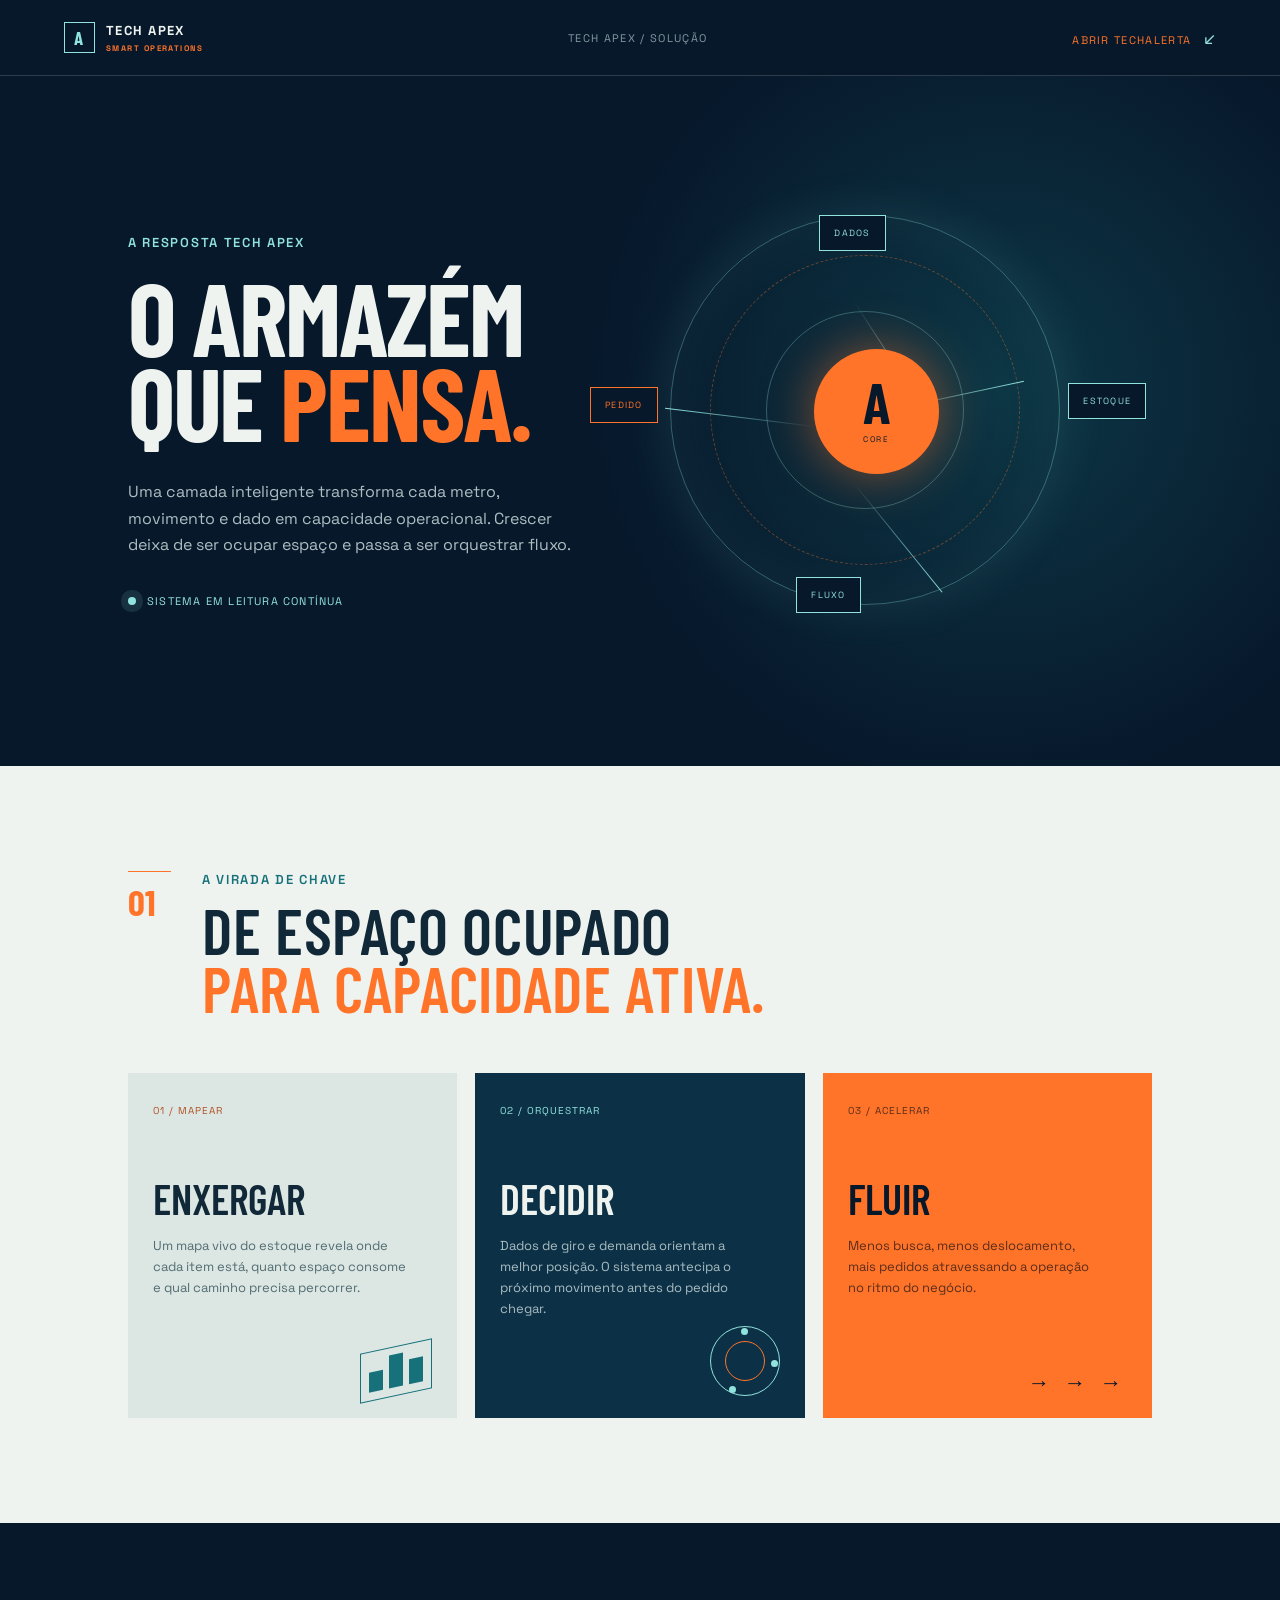
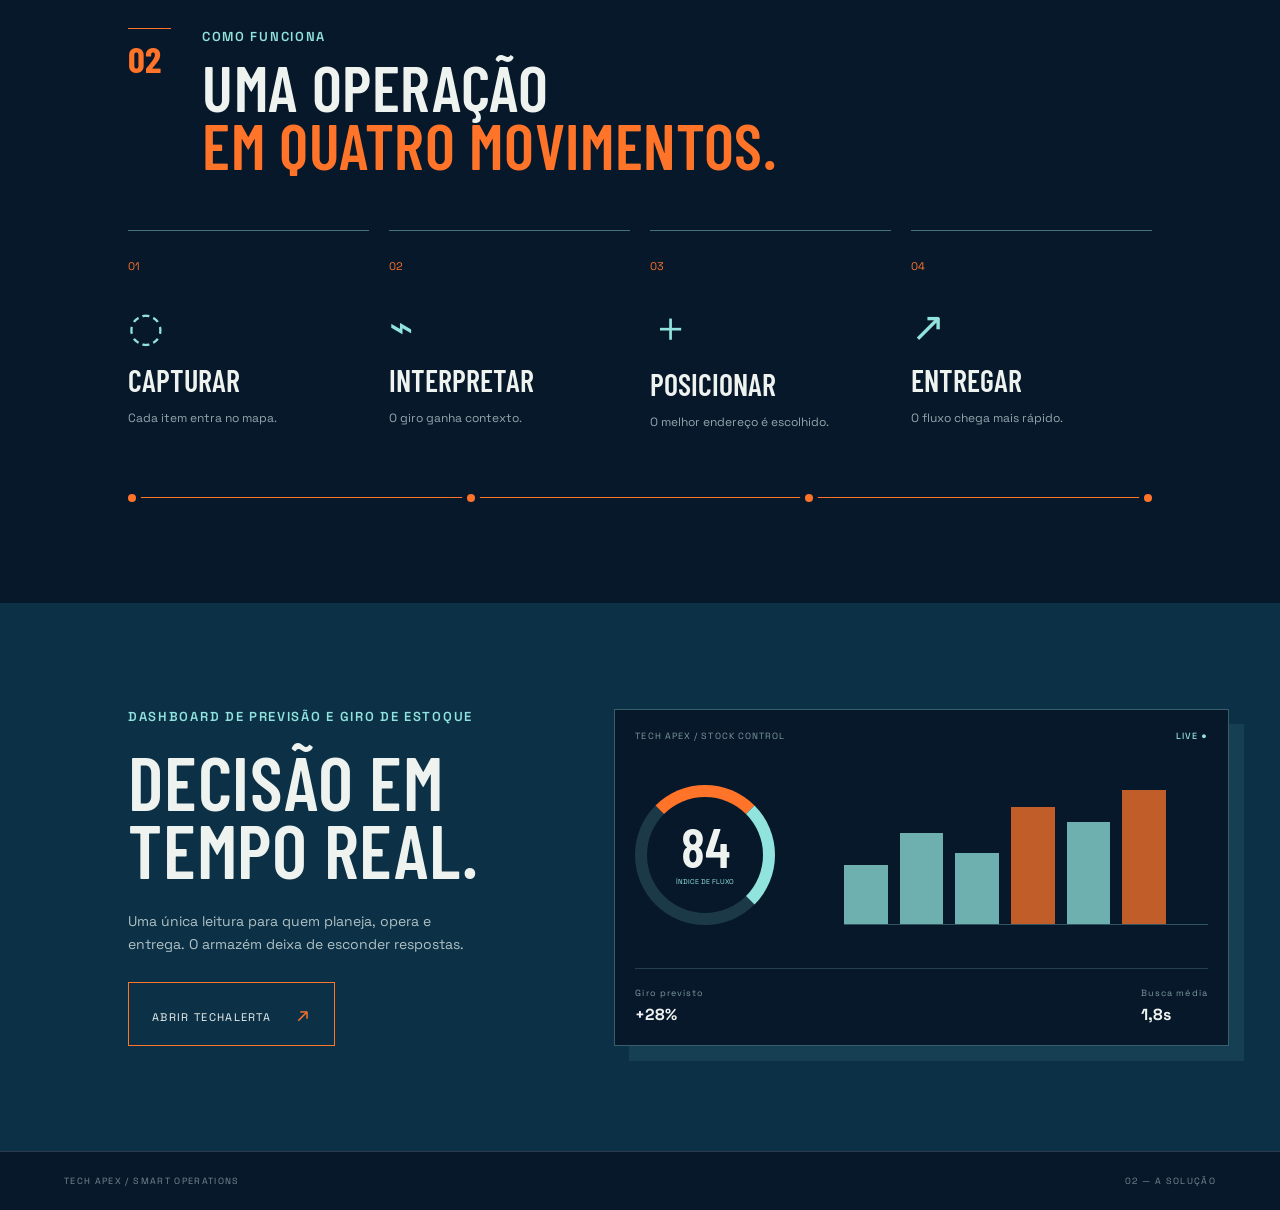
==== solucao/index2.html @ f2822f15 "Add files via upload" ====
<!doctype html>
<html lang="pt-BR">
<head>
  <meta charset="utf-8">
  <meta name="viewport" content="width=device-width, initial-scale=1">
  <title>Tech Apex | Armazém que pensa</title>
  <link rel="stylesheet" href="styles.css">
</head>
<body>
  <header class="topbar"><a class="brand" href="index.html" aria-label="Página inicial Tech Apex"><span class="brand-mark">A</span><span>TECH APEX <small>SMART OPERATIONS</small></span></a><span class="eyebrow">TECH APEX / SOLUÇÃO</span><a class="switch-link" href="../problema/index.html">Abrir TechAlerta <span>↙</span></a></header>
  <main>
    <section class="hero section-pad"><div class="hero-copy"><p class="kicker">A resposta Tech Apex</p><h1>O armazém<br>que <em>pensa.</em></h1><p class="lead">Uma camada inteligente transforma cada metro, movimento e dado em capacidade operacional. Crescer deixa de ser ocupar espaço e passa a ser orquestrar fluxo.</p><div class="hero-meta"><span class="status-dot"></span><span>Sistema em leitura contínua</span></div></div><div class="system-visual" aria-label="Diagrama visual da rede inteligente Tech Apex"><div class="halo"></div><div class="node node-one">DADOS</div><div class="node node-two">ESTOQUE</div><div class="node node-three">FLUXO</div><div class="node node-four">PEDIDO</div><div class="core"><b>A</b><span>CORE</span></div><div class="connection c-one"></div><div class="connection c-two"></div><div class="connection c-three"></div><div class="connection c-four"></div></div></section>
    <section class="promise section-pad"><div class="section-intro"><span class="section-number">01</span><div><p class="kicker">A virada de chave</p><h2>De espaço ocupado<br><span>para capacidade ativa.</span></h2></div></div><div class="promise-grid"><div class="promise-card"><span class="card-index">01 / MAPEAR</span><h3>Enxergar</h3><p>Um mapa vivo do estoque revela onde cada item está, quanto espaço consome e qual caminho precisa percorrer.</p><div class="card-symbol symbol-map"><i></i><i></i><i></i></div></div><div class="promise-card dark-card"><span class="card-index">02 / ORQUESTRAR</span><h3>Decidir</h3><p>Dados de giro e demanda orientam a melhor posição. O sistema antecipa o próximo movimento antes do pedido chegar.</p><div class="card-symbol symbol-orbit"><i></i><i></i><i></i></div></div><div class="promise-card orange-card"><span class="card-index">03 / ACELERAR</span><h3>Fluir</h3><p>Menos busca, menos deslocamento, mais pedidos atravessando a operação no ritmo do negócio.</p><div class="card-symbol symbol-flow">→ → →</div></div></div></section>
    <section class="operation section-pad"><div class="section-intro"><span class="section-number">02</span><div><p class="kicker">Como funciona</p><h2>Uma operação<br><span>em quatro movimentos.</span></h2></div></div><div class="timeline"><div class="step"><span>01</span><div class="step-icon">◌</div><h3>Capturar</h3><p>Cada item entra no mapa.</p></div><div class="step"><span>02</span><div class="step-icon">⌁</div><h3>Interpretar</h3><p>O giro ganha contexto.</p></div><div class="step"><span>03</span><div class="step-icon">＋</div><h3>Posicionar</h3><p>O melhor endereço é escolhido.</p></div><div class="step"><span>04</span><div class="step-icon">↗</div><h3>Entregar</h3><p>O fluxo chega mais rápido.</p></div></div><div class="route-line"><i></i><i></i><i></i><i></i></div></section>
    <section class="dashboard section-pad"><div class="dashboard-copy"><p class="kicker">Dashboard de previsão e giro de estoque</p><h2>Decisão em tempo real.</h2><p>Uma única leitura para quem planeja, opera e entrega. O armazém deixa de esconder respostas.</p><a class="cta" href="../problema/index.html">Abrir TechAlerta <span>↗</span></a></div><div class="dashboard-screen"><div class="screen-top"><span>TECH APEX / STOCK CONTROL</span><b>LIVE ●</b></div><div class="screen-main"><div class="ring"><strong>84</strong><small>ÍNDICE DE FLUXO</small></div><div class="bars"><i style="height:42%"></i><i style="height:65%"></i><i style="height:51%"></i><i style="height:84%"></i><i style="height:73%"></i><i style="height:96%"></i></div></div><div class="screen-bottom"><span>Giro previsto <b>+28%</b></span><span>Busca média <b>1,8s</b></span></div></div></section>
  </main><footer><span>TECH APEX / SMART OPERATIONS</span><span>02 — A SOLUÇÃO</span></footer>
</body>
</html>
---- solucao/styles.css ----
@import url('https://fonts.googleapis.com/css2?family=Barlow+Condensed:wght@400;500;600;700;800&family=Space+Grotesk:wght@400;500;600;700&display=swap');
:root{--navy:#07182b;--blue:#0c3147;--paper:#eef3ef;--orange:#ff7429;--cyan:#91e3dd;--muted:#8199a1;--ink:#102837;--line:rgba(238,243,239,.16)}*{box-sizing:border-box}body{margin:0;background:var(--navy);color:var(--paper);font-family:'Space Grotesk',sans-serif}a{color:inherit;text-decoration:none}.topbar{height:76px;padding:0 5vw;display:flex;align-items:center;justify-content:space-between;border-bottom:1px solid var(--line);position:relative;z-index:2}.brand{display:flex;align-items:center;gap:11px;font-size:13px;font-weight:700;letter-spacing:.11em}.brand small{display:block;color:var(--orange);font-size:8px;letter-spacing:.18em;margin-top:4px}.brand-mark{display:grid;place-items:center;border:1px solid var(--cyan);color:var(--cyan);font:700 19px 'Barlow Condensed';width:31px;height:31px}.eyebrow,.switch-link{font-size:11px;letter-spacing:.12em;text-transform:uppercase}.eyebrow{color:var(--muted)}.switch-link{color:var(--orange)}.switch-link span{color:var(--cyan);font-size:18px;margin-left:8px}.section-pad{padding:105px 10vw}.hero{min-height:650px;display:grid;grid-template-columns:44% 56%;align-items:center;background:radial-gradient(circle at 78% 45%,rgba(18,81,92,.55),transparent 38%);overflow:hidden}.kicker{color:var(--cyan);font-size:13px;font-weight:600;text-transform:uppercase;letter-spacing:.13em;margin:0 0 23px}.hero h1{font:700 clamp(60px,8vw,124px)/.83 'Barlow Condensed';text-transform:uppercase;letter-spacing:-.02em;margin:0}.hero h1 em,.section-intro h2 span{font-style:normal;color:var(--orange)}.lead{max-width:465px;color:#adbec1;font-size:16px;line-height:1.65;margin:35px 0}.hero-meta{display:flex;align-items:center;gap:11px;color:var(--cyan);font-size:11px;text-transform:uppercase;letter-spacing:.11em}.status-dot{width:8px;height:8px;background:var(--cyan);border-radius:50%;box-shadow:0 0 0 7px rgba(145,227,221,.12)}.system-visual{height:480px;position:relative}.halo{position:absolute;width:390px;height:390px;left:16%;top:7%;border:1px solid rgba(145,227,221,.34);border-radius:50%;box-shadow:0 0 50px rgba(145,227,221,.1),inset 0 0 60px rgba(145,227,221,.06)}.halo:before,.halo:after{content:'';position:absolute;inset:39px;border:1px dashed rgba(255,116,41,.4);border-radius:50%}.halo:after{inset:95px;border-style:solid;border-color:rgba(145,227,221,.3)}.core{position:absolute;left:41%;top:35%;width:125px;height:125px;border-radius:50%;background:var(--orange);color:var(--navy);display:grid;place-items:center;align-content:center;box-shadow:0 0 50px rgba(255,116,41,.5);z-index:2}.core b{font:700 57px 'Barlow Condensed';line-height:.8}.core span{font-size:8px;letter-spacing:.2em;margin-top:9px}.node{position:absolute;z-index:2;padding:11px 14px;border:1px solid var(--cyan);color:var(--cyan);background:var(--navy);font-size:9px;letter-spacing:.14em}.node-one{top:7%;left:42%}.node-two{top:42%;right:1%}.node-three{bottom:10%;left:38%}.node-four{top:43%;left:2%;border-color:var(--orange);color:var(--orange)}.connection{height:1px;background:linear-gradient(90deg,transparent,var(--cyan));position:absolute;z-index:1;transform-origin:left}.c-one{width:145px;left:48%;top:25%;transform:rotate(57deg)}.c-two{width:145px;left:53%;top:48%;transform:rotate(-12deg)}.c-three{width:140px;left:48%;top:63%;transform:rotate(51deg)}.c-four{width:150px;left:41%;top:51%;transform:rotate(187deg)}.section-intro{display:flex;gap:31px;align-items:flex-start;margin-bottom:57px}.section-number{font:700 37px 'Barlow Condensed';color:var(--orange);border-top:1px solid var(--orange);padding-top:7px;width:43px}.section-intro .kicker{margin:0 0 13px}.section-intro h2,.dashboard h2{font:600 clamp(38px,5vw,72px)/.9 'Barlow Condensed';text-transform:uppercase;margin:0;letter-spacing:.01em}.promise{background:var(--paper);color:var(--ink)}.promise .kicker{color:#17717b}.promise-grid{display:grid;grid-template-columns:repeat(3,1fr);gap:18px}.promise-card{min-height:345px;padding:25px;position:relative;background:#dce7e3;overflow:hidden}.promise-card h3{font:600 42px 'Barlow Condensed';text-transform:uppercase;margin:54px 0 10px}.promise-card p{font-size:13px;line-height:1.6;max-width:255px;color:#526c72}.card-index{font-size:10px;letter-spacing:.1em;color:#b25225}.dark-card{background:var(--blue);color:var(--paper)}.dark-card p{color:#aabcc0}.dark-card .card-index{color:var(--cyan)}.orange-card{background:var(--orange);color:var(--navy)}.orange-card p{color:#5b2d1a}.orange-card .card-index{color:#5b2d1a}.card-symbol{position:absolute;bottom:22px;right:25px}.symbol-map{width:72px;height:50px;border:1px solid #17717b;display:flex;gap:6px;padding:8px;align-items:end;transform:skewY(-12deg)}.symbol-map i{display:block;width:15px;background:#17717b;height:20px}.symbol-map i:nth-child(2){height:33px}.symbol-map i:nth-child(3){height:25px}.symbol-orbit{width:70px;height:70px;border:1px solid var(--cyan);border-radius:50%}.symbol-orbit:before{content:'';position:absolute;inset:14px;border:1px solid var(--orange);border-radius:50%}.symbol-orbit i{position:absolute;width:7px;height:7px;background:var(--cyan);border-radius:50%}.symbol-orbit i:first-child{top:1px;left:30px}.symbol-orbit i:nth-child(2){right:1px;top:33px}.symbol-orbit i:nth-child(3){bottom:2px;left:18px}.symbol-flow{font:600 22px 'Barlow Condensed';letter-spacing:5px}.operation{background:var(--navy)}.timeline{display:grid;grid-template-columns:repeat(4,1fr);gap:20px}.step{position:relative;border-top:1px solid rgba(145,227,221,.45);padding-top:23px}.step>span{color:var(--orange);font-size:11px}.step-icon{color:var(--cyan);font-size:41px;font-family:'Barlow Condensed';margin:25px 0 11px}.step h3{font:600 30px 'Barlow Condensed';text-transform:uppercase;margin:0}.step p{color:#91a8ac;font-size:12px}.route-line{height:1px;background:var(--orange);margin-top:55px;display:flex;justify-content:space-between}.route-line i{width:8px;height:8px;background:var(--orange);border-radius:50%;display:block;transform:translateY(-3px);box-shadow:0 0 0 5px var(--navy)}.dashboard{background:var(--blue);display:grid;grid-template-columns:40% 60%;gap:6vw;align-items:center}.dashboard h2{font-size:clamp(45px,6vw,75px);max-width:400px}.dashboard-copy>p:not(.kicker){color:#b0c1c3;font-size:14px;line-height:1.6;max-width:350px;margin:27px 0}.cta{display:inline-block;border:1px solid var(--orange);padding:18px 23px;color:var(--paper);text-transform:uppercase;font-size:11px;letter-spacing:.12em}.cta span{font-size:20px;color:var(--orange);margin-left:22px}.dashboard-screen{background:var(--navy);border:1px solid rgba(145,227,221,.35);padding:20px;box-shadow:15px 15px 0 rgba(145,227,221,.08)}.screen-top,.screen-bottom{display:flex;justify-content:space-between;color:#7e999d;font-size:9px;letter-spacing:.12em}.screen-top b{color:var(--cyan);font-weight:500}.screen-main{display:flex;align-items:center;gap:12%;padding:43px 0;border-bottom:1px solid rgba(145,227,221,.2)}.ring{width:140px;height:140px;border:12px solid rgba(145,227,221,.16);border-top-color:var(--orange);border-right-color:var(--cyan);border-radius:50%;display:grid;place-content:center;text-align:center}.ring strong{font:600 55px 'Barlow Condensed';color:var(--paper);line-height:.8}.ring small{font-size:7px;color:var(--cyan);margin-top:9px}.bars{height:140px;flex:1;display:flex;align-items:end;gap:12px;border-bottom:1px solid rgba(145,227,221,.3)}.bars i{width:12%;display:block;background:var(--cyan);opacity:.75}.bars i:nth-child(4),.bars i:nth-child(6){background:var(--orange)}.screen-bottom{padding-top:18px}.screen-bottom b{display:block;color:var(--paper);font-size:16px;margin-top:5px;letter-spacing:0}.dashboard .kicker{color:var(--cyan)}footer{border-top:1px solid var(--line);display:flex;justify-content:space-between;padding:23px 5vw;color:#738b91;font-size:9px;letter-spacing:.15em}@media(max-width:800px){.topbar{padding:0 6vw}.eyebrow{display:none}.section-pad{padding:75px 7vw}.hero{display:block;padding-top:80px}.system-visual{height:375px;margin-top:10px;transform:scale(.84);transform-origin:center}.promise-grid,.dashboard{grid-template-columns:1fr}.promise-card{min-height:300px}.timeline{grid-template-columns:1fr 1fr;gap:30px}.dashboard-screen{margin-top:15px}.screen-main{gap:5%}.ring{width:115px;height:115px}.bars{gap:6px}.switch-link{font-size:9px}}
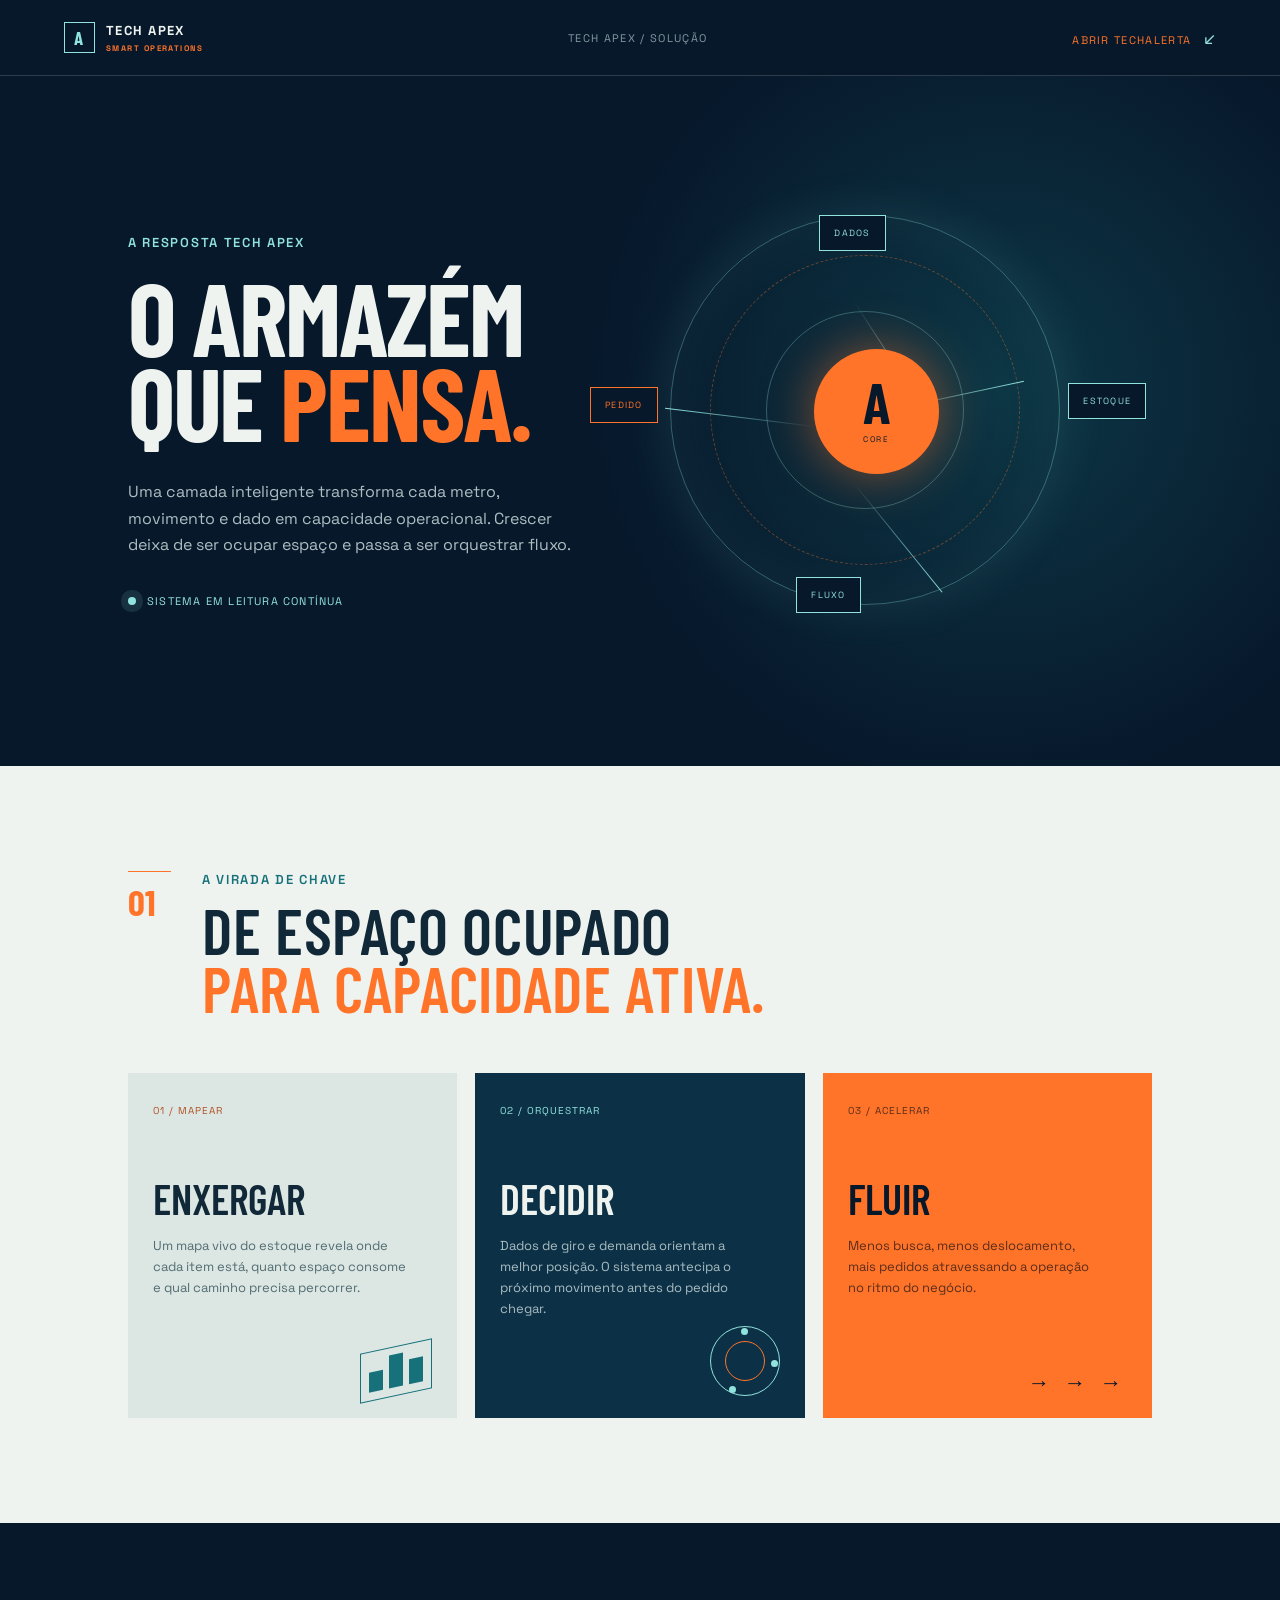
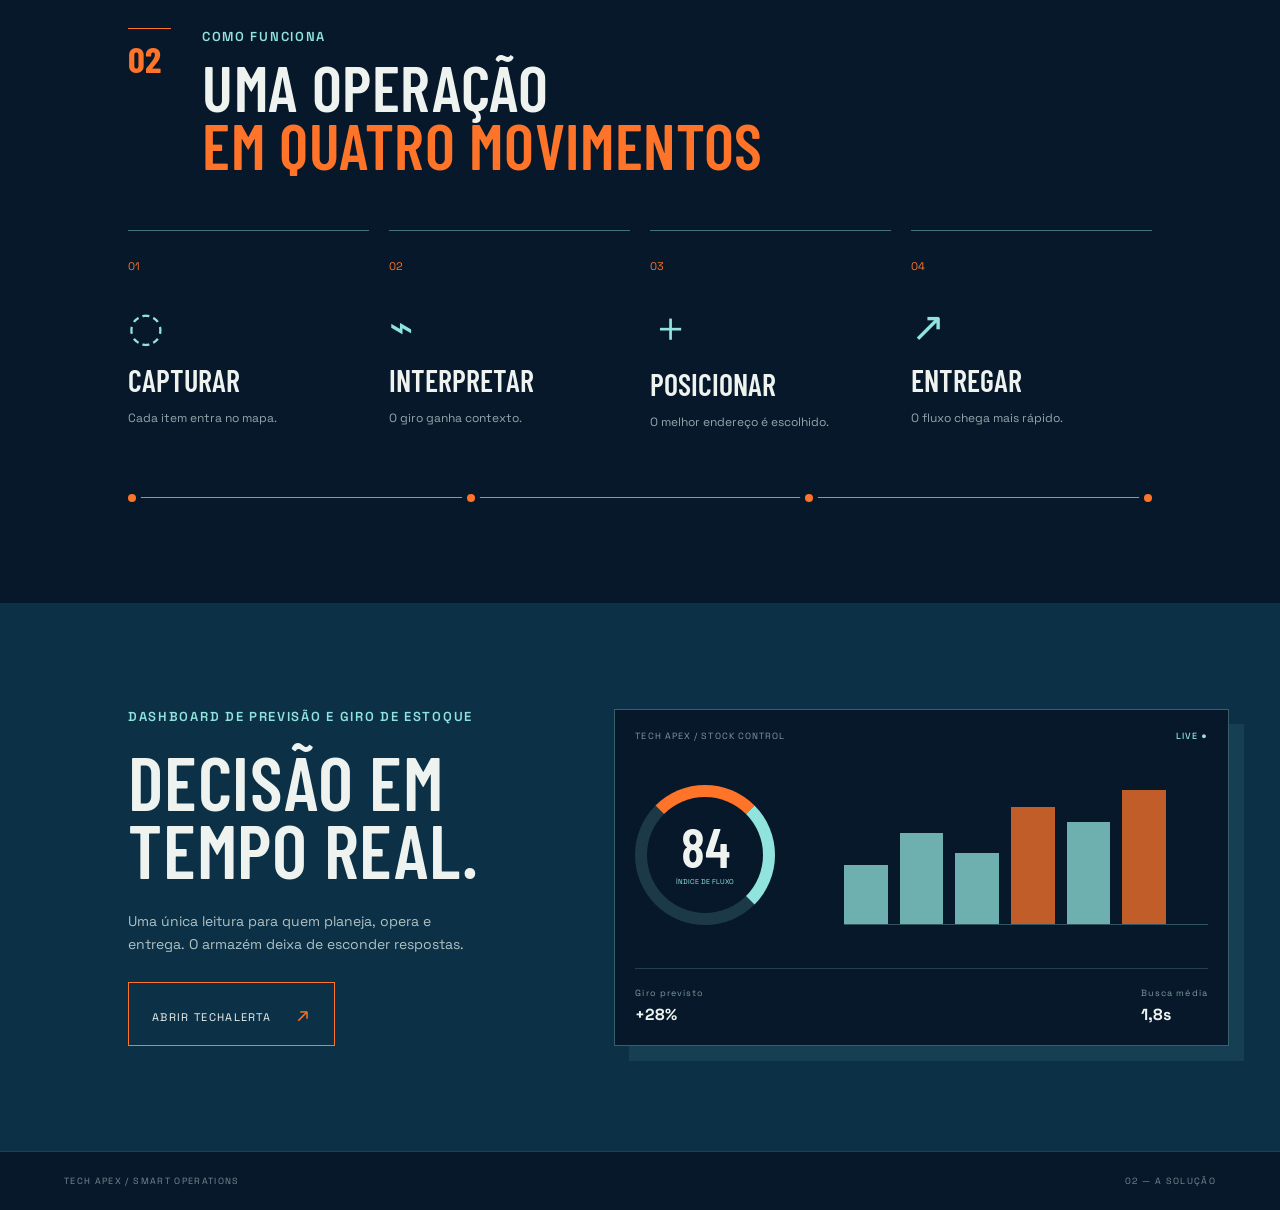
==== commit e57928ad: "fgdfg" ====
--- a/solucao/index2.html
+++ b/solucao/index2.html
@@ -7,12 +7,12 @@
   <link rel="stylesheet" href="styles.css">
 </head>
 <body>
-  <header class="topbar"><a class="brand" href="index.html" aria-label="Página inicial Tech Apex"><span class="brand-mark">A</span><span>TECH APEX <small>SMART OPERATIONS</small></span></a><span class="eyebrow">TECH APEX / SOLUÇÃO</span><a class="switch-link" href="../problema/index.html">Abrir TechAlerta <span>↙</span></a></header>
+  <header class="topbar"><a class="brand" href="index.html" aria-label="Página inicial Tech Apex"><span class="brand-mark">A</span><span>TECH APEX <small>SMART OPERATIONS</small></span></a><span class="eyebrow">TECH APEX / SOLUÇÃO</span><a class="switch-link" href="index.html">Abrir TechAlerta <span>↙</span></a></header>
   <main>
     <section class="hero section-pad"><div class="hero-copy"><p class="kicker">A resposta Tech Apex</p><h1>O armazém<br>que <em>pensa.</em></h1><p class="lead">Uma camada inteligente transforma cada metro, movimento e dado em capacidade operacional. Crescer deixa de ser ocupar espaço e passa a ser orquestrar fluxo.</p><div class="hero-meta"><span class="status-dot"></span><span>Sistema em leitura contínua</span></div></div><div class="system-visual" aria-label="Diagrama visual da rede inteligente Tech Apex"><div class="halo"></div><div class="node node-one">DADOS</div><div class="node node-two">ESTOQUE</div><div class="node node-three">FLUXO</div><div class="node node-four">PEDIDO</div><div class="core"><b>A</b><span>CORE</span></div><div class="connection c-one"></div><div class="connection c-two"></div><div class="connection c-three"></div><div class="connection c-four"></div></div></section>
     <section class="promise section-pad"><div class="section-intro"><span class="section-number">01</span><div><p class="kicker">A virada de chave</p><h2>De espaço ocupado<br><span>para capacidade ativa.</span></h2></div></div><div class="promise-grid"><div class="promise-card"><span class="card-index">01 / MAPEAR</span><h3>Enxergar</h3><p>Um mapa vivo do estoque revela onde cada item está, quanto espaço consome e qual caminho precisa percorrer.</p><div class="card-symbol symbol-map"><i></i><i></i><i></i></div></div><div class="promise-card dark-card"><span class="card-index">02 / ORQUESTRAR</span><h3>Decidir</h3><p>Dados de giro e demanda orientam a melhor posição. O sistema antecipa o próximo movimento antes do pedido chegar.</p><div class="card-symbol symbol-orbit"><i></i><i></i><i></i></div></div><div class="promise-card orange-card"><span class="card-index">03 / ACELERAR</span><h3>Fluir</h3><p>Menos busca, menos deslocamento, mais pedidos atravessando a operação no ritmo do negócio.</p><div class="card-symbol symbol-flow">→ → →</div></div></div></section>
-    <section class="operation section-pad"><div class="section-intro"><span class="section-number">02</span><div><p class="kicker">Como funciona</p><h2>Uma operação<br><span>em quatro movimentos.</span></h2></div></div><div class="timeline"><div class="step"><span>01</span><div class="step-icon">◌</div><h3>Capturar</h3><p>Cada item entra no mapa.</p></div><div class="step"><span>02</span><div class="step-icon">⌁</div><h3>Interpretar</h3><p>O giro ganha contexto.</p></div><div class="step"><span>03</span><div class="step-icon">＋</div><h3>Posicionar</h3><p>O melhor endereço é escolhido.</p></div><div class="step"><span>04</span><div class="step-icon">↗</div><h3>Entregar</h3><p>O fluxo chega mais rápido.</p></div></div><div class="route-line"><i></i><i></i><i></i><i></i></div></section>
-    <section class="dashboard section-pad"><div class="dashboard-copy"><p class="kicker">Dashboard de previsão e giro de estoque</p><h2>Decisão em tempo real.</h2><p>Uma única leitura para quem planeja, opera e entrega. O armazém deixa de esconder respostas.</p><a class="cta" href="../problema/index.html">Abrir TechAlerta <span>↗</span></a></div><div class="dashboard-screen"><div class="screen-top"><span>TECH APEX / STOCK CONTROL</span><b>LIVE ●</b></div><div class="screen-main"><div class="ring"><strong>84</strong><small>ÍNDICE DE FLUXO</small></div><div class="bars"><i style="height:42%"></i><i style="height:65%"></i><i style="height:51%"></i><i style="height:84%"></i><i style="height:73%"></i><i style="height:96%"></i></div></div><div class="screen-bottom"><span>Giro previsto <b>+28%</b></span><span>Busca média <b>1,8s</b></span></div></div></section>
+    <section class="operation section-pad"><div class="section-intro"><span class="section-number">02</span><div><p class="kicker">Como funciona</p><h2>Uma operação<br><span>em quatro movimentos</span></h2></div></div><div class="timeline"><div class="step"><span>01</span><div class="step-icon">◌</div><h3>Capturar</h3><p>Cada item entra no mapa.</p></div><div class="step"><span>02</span><div class="step-icon">⌁</div><h3>Interpretar</h3><p>O giro ganha contexto.</p></div><div class="step"><span>03</span><div class="step-icon">＋</div><h3>Posicionar</h3><p>O melhor endereço é escolhido.</p></div><div class="step"><span>04</span><div class="step-icon">↗</div><h3>Entregar</h3><p>O fluxo chega mais rápido.</p></div></div><div class="route-line"><i></i><i></i><i></i><i></i></div></section>
+    <section class="dashboard section-pad"><div class="dashboard-copy"><p class="kicker">Dashboard de previsão e giro de estoque</p><h2>Decisão em tempo real.</h2><p>Uma única leitura para quem planeja, opera e entrega. O armazém deixa de esconder respostas.</p><a class="cta" href="index.html">Abrir TechAlerta <span>↗</span></a></div><div class="dashboard-screen"><div class="screen-top"><span>TECH APEX / STOCK CONTROL</span><b>LIVE ●</b></div><div class="screen-main"><div class="ring"><strong>84</strong><small>ÍNDICE DE FLUXO</small></div><div class="bars"><i style="height:42%"></i><i style="height:65%"></i><i style="height:51%"></i><i style="height:84%"></i><i style="height:73%"></i><i style="height:96%"></i></div></div><div class="screen-bottom"><span>Giro previsto <b>+28%</b></span><span>Busca média <b>1,8s</b></span></div></div></section>
   </main><footer><span>TECH APEX / SMART OPERATIONS</span><span>02 — A SOLUÇÃO</span></footer>
 </body>
 </html>
